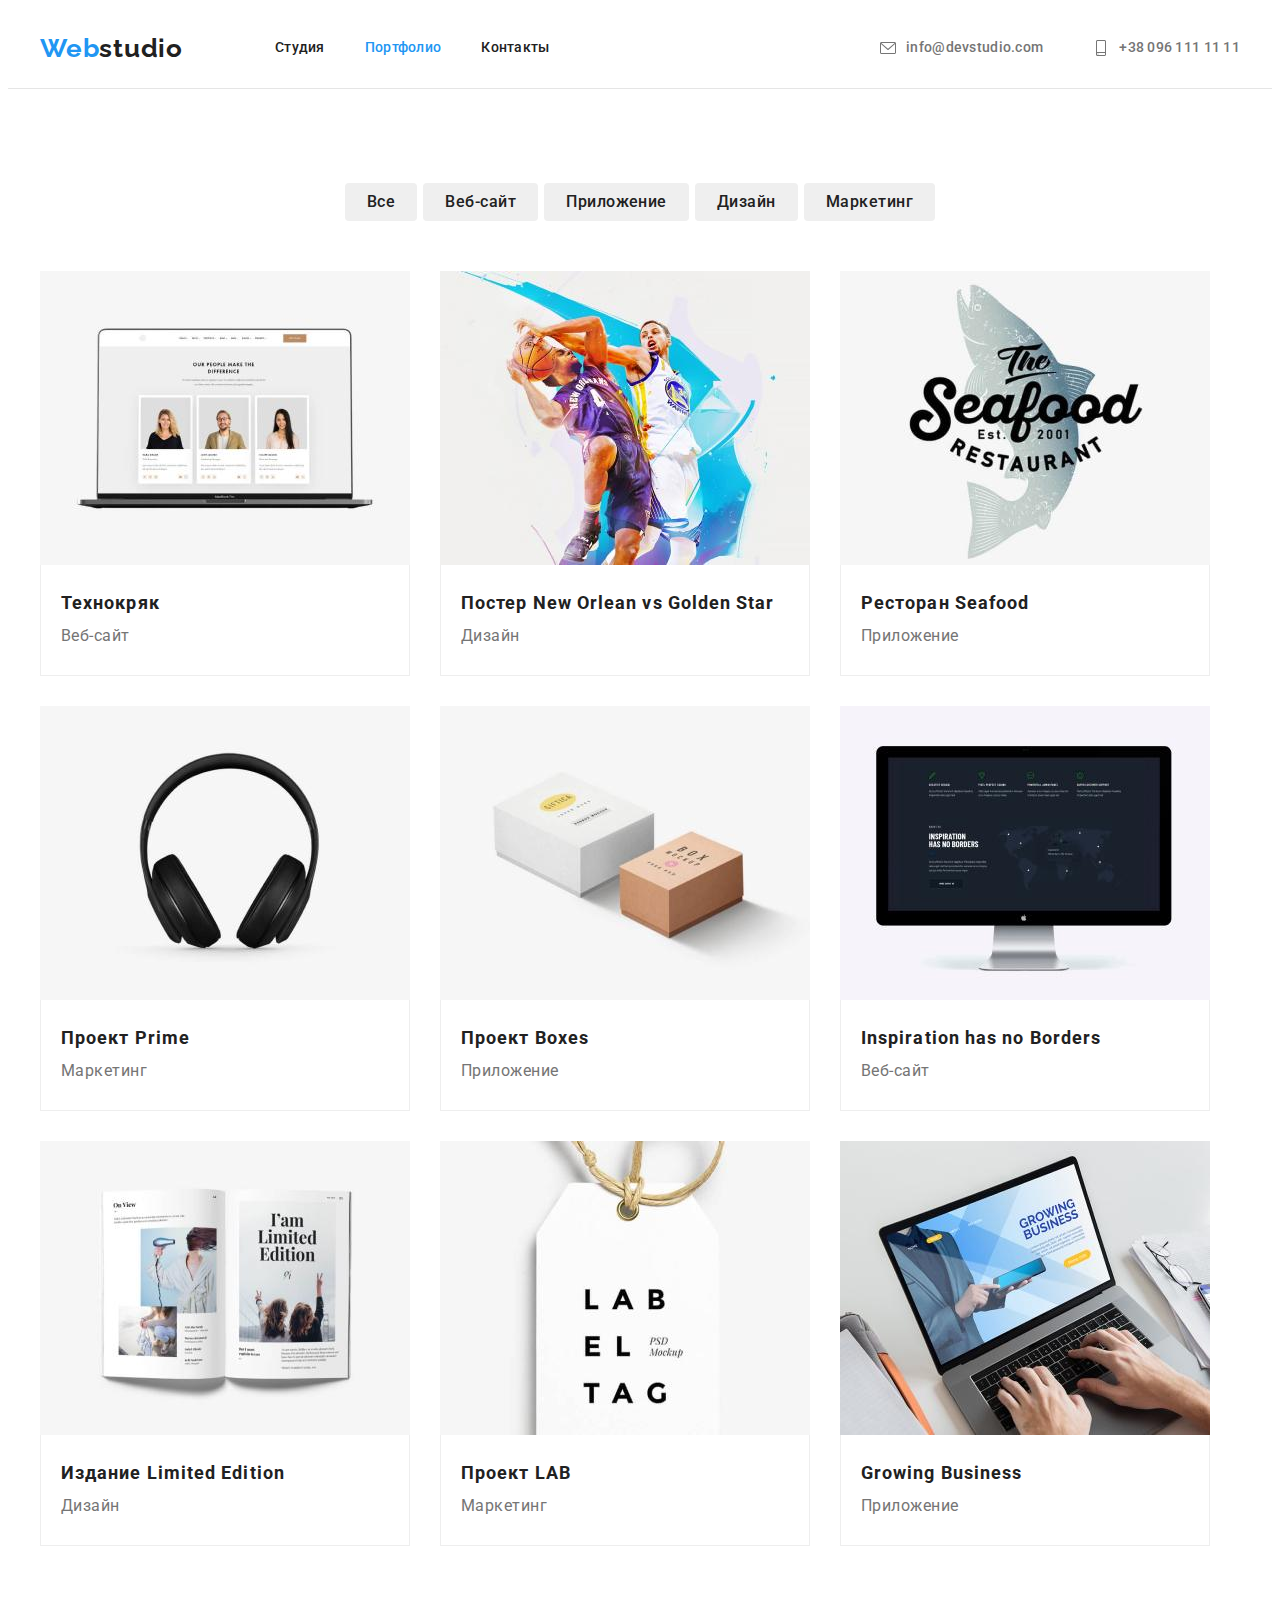
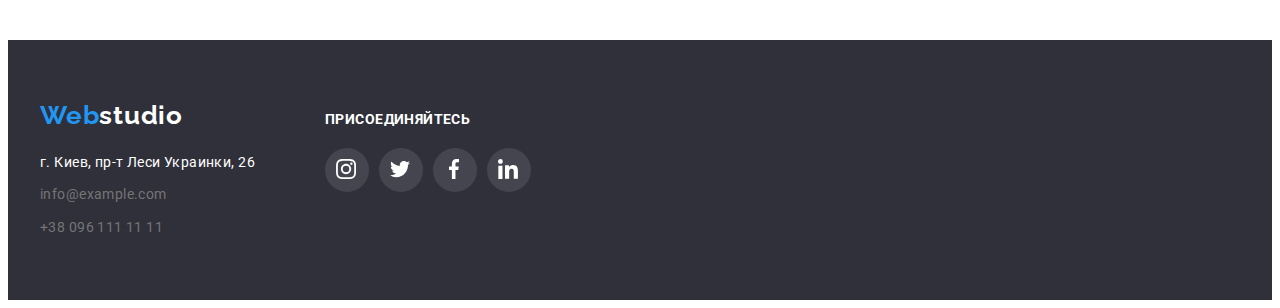
==== portfolio.html @ 36a63ee1 "Add files via upload" ====
<!DOCTYPE html>
<html lang="en">
<head>
    <meta charset="UTF-8">
    <meta http-equiv="X-UA-Compatible" content="IE=edge">
    <meta name="viewport" content="width=device-width, initial-scale=1.0">
    <title>Document</title>
<link rel="preconnect" href="https://fonts.googleapis.com">
<link rel="preconnect" href="https://fonts.gstatic.com" crossorigin>
<link href="https://fonts.googleapis.com/css2?family=Raleway:wght@700&family=Roboto:wght@400;500;700;900&display=swap"
    rel="stylesheet">
    <link rel="stylesheet" href="https://cdnjs.cloudflare.com/ajax/libs/modern-normalize/1.1.0/modern-normalize.min.css"
        integrity="sha512-wpPYUAdjBVSE4KJnH1VR1HeZfpl1ub8YT/NKx4PuQ5NmX2tKuGu6U/JRp5y+Y8XG2tV+wKQpNHVUX03MfMFn9Q=="
        crossorigin="anonymous" referrerpolicy="no-referrer" />
    <link rel="stylesheet" href="./css/styles.css">
    
</head>
<body>
<!-- Header of the page-->
<header class="side">
    <div class="side-container container">
        <nav class="side-navigation">
            <a href="" class="side-logo link">Web<span class="side-logo-web">studio</span> </a>
            <ul class="side-list list">
                <li class="side-item">
                    <a class="side-list-link link " href="./index.html">Студия</a>
                </li>
                <li class="side-item">
                    <a class="side-list-link link current" href="./portfolio.html">Портфолио</a>
                </li>
                <li class="side-item">
                    <a class="side-list-link link" href="">Контакты</a>
                </li>
            </ul>
        </nav>
        <ul class="contact list">
            <li class="contact-item">
                <a class="contact-link link" href="mailto:info@devstudio.com">
                    <svg class="contact-link-logo" width='16px' height="16px">
                        <use href="./img/icons.svg#icon-envelope "></use>
                    </svg>
                    info@devstudio.com</a>
            </li>
            <li class="contact-item">
                <a class="contact-link link" href="tel:+380961111111">
                    <svg class="contact-link-logo" width='16px' height="16px">
                        <use href="./img/icons.svg#icon-smartphone "></use>
                    </svg>
                    +38 096 111 11 11</a>
            </li>
        </ul>
    </div>
</header>
    <main>
        <!-- Main section -->
        <section class="section">
            <!-- h2 will be hidden in the future -->
            <div class="container">
                <h1 class="visually-hidden">list of buttons</h1>
                <ul class="filter list">
                    <li class="filter-item"><button class="filter-button" type="button">Все</button></li>
                    <li class="filter-item"><button class="filter-button" type="button">Веб-сайт</button></li>
                    <li class="filter-item"><button class="filter-button" type="button">Приложение</button></li>
                    <li class="filter-item"><button class="filter-button" type="button">Дизайн</button></li>
                    <li class="filter-item"><button class="filter-button" type="button">Маркетинг</button></li>
                </ul>
                <ul class="projects-list list">
                    <li class="projects-item">
                        <a class="projects-image-container link" href=""><img src="./img/technocrjak.jpg" alt="image of the website" width="370">
                        <div class="container-project">
                            <h2 class="projects-item-name">Технокряк</h2>
                            <p class="projects-item-text">Веб-сайт</p>
                        </div>

                        </a>
                        
                    </li>
                    <li class="projects-item">
                        <a class="projects-image-container link" href=""><img src="./img/new-orlean-golden-star.jpg" alt="two guys plaing basketball" width="370">
                        <div class="container-project">
                            <h2 class="projects-item-name">Постер New Orlean vs Golden Star</h2>
                            <p class="projects-item-text">Дизайн</p>
                        </div>

                        </a>
                        
                    </li>
                    <li class="projects-item">
                        <a class="projects-image-container link" href="">
                            <img src="./img/seafood.jpg" alt="logo of the seafood restaurant" width="370">
                            <div class="container-project">
                                <h2 class="projects-item-name">Ресторан Seafood</h2>
                                <p class="projects-item-text">Приложение</p>
                            </div>
                        </a>
                        
                    </li>
                    <li class="projects-item">
                        <a class="projects-image-container link" href="">
                            <img src="./img/prime.jpg" alt="earphones" width="370">
                            <div class="container-project">
                                <h2 class="projects-item-name">Проект Prime</h2>
                                <p class="projects-item-text">Маркетинг</p>
                            </div>
                        </a>
                        
                    </li>
                    <li class="projects-item">
                        <a class="projects-image-container link" href="">
                            <img src="./img/boxes.jpg"   alt= "images of three boxes" width="370">
                            <div class="container-project">
                                <h2 class="projects-item-name">Проект Boxes</h2>
                                <p class="projects-item-text">Приложение</p>
                            </div>
                        </a>
                    </li>
                    <li class="projects-item">
                        <a class="projects-image-container link" href="">
                            <img src="./img/insperetion.jpg" alt="foto on the screen with continents" width="370">
                            <div class="container-project">
                                <h2 class="projects-item-name">Inspiration has no Borders</h2>
                                <p class="projects-item-text">Веб-сайт</p>
                            </div>
                        </a>
                    </li>
                    <li class="projects-item">
                        <a class="projects-image-container link" href="">
                            <img src="./img/limited-edition.jpg" alt="journal" width="370">
                            <div class="container-project">
                                <h2 class="projects-item-name">Издание Limited Edition</h2>
                                <p class="projects-item-text">Дизайн</p>
                            </div>
                        </a>
                    </li>
                    <li class="projects-item">
                        <a class="projects-image-container link" href="">
                            <img src="./img/project-lab.jpg" alt="label of brand" width="370">
                            <div class="container-project">
                                <h2 class="projects-item-name">Проект LAB</h2>
                                <p class="projects-item-text">Маркетинг</p>
                            </div>
                        </a>
                    </li>
                    <li class="projects-item">
                        <a class="projects-image-container link" href="">
                            <img src="./img/growing-business.jpg" alt="typing on the notebook with opened site growing business" width="370">
                            <div class="container-project">
                                <h2 class="projects-item-name">Growing Business</h2>
                                <p class="projects-item-text">Приложение</p>
                            </div>
                        </a>
                    </li>
                </ul>
              </div>          
        </section>

    </main>
    <!-- Footer of the page portolio -->
<footer class="footer">
    <div class="container footer-container">
        <div>
            <a href="" class="side-logo link">Web<span class="footer-logo-web">studio</span> </a>
            <address class="footer-address">
                <ul class="footer-address-list list link">
                    <!--google maps link-->
                    <li class="address-item">
                        <a class="address-item-street link" href="https://goo.gl/maps/h4qXjKyGgM7u1eXD7"
                            target="_blank">г. Киев, пр-т
                            Леси Украинки, 26</a>
                    </li>
                    <li class="address-item">
                        <a class="adress-item-contact link" href="mailto:info@example.com">info@example.com</a>
                    </li>
                    <li class="address-item">
                        <a class="adress-item-contact link" href="tel:+380961111111">+38 096 111 11 11</a>
                    </li>
                </ul>
            </address>
        </div>

        <div class="container-footer-link">
            <p class="container-footer-text">Присоединяйтесь</p>
            <ul class="footer-list-link list">
                <li class="footer-list-item">
                    <a class="footer-item-link" href="">
                        <svg class="footer-list-icon">
                            <use href="./img/icons.svg#icon-instagram" width="20px" height="20px"></use>
                        </svg>
                    </a>
                </li>
                <li class="footer-list-item">
                    <a class="footer-item-link" href="">
                        <svg class="footer-list-icon">
                            <use href="./img/icons.svg#icon-twitter" width="20px" height="20px"></use>
                        </svg>
                    </a>
                </li>
                <li class="footer-list-item">
                    <a class="footer-item-link" href="">
                        <svg class="footer-list-icon">
                            <use href="./img/icons.svg#icon-facebook" width="20px" height="20px"></use>
                        </svg>
                    </a>
                </li>
                <li class="footer-list-item">
                    <a class="footer-item-link" href="">
                        <svg class="footer-list-icon">
                            <use href="./img/icons.svg#icon-linkedin" width="20px" height="20px"></use>
                        </svg>
                    </a>
                </li>
            </ul>
        </div>
    </div>

</footer>

    
</body>
</html>
---- css/styles.css ----
/* --------------------------VAR------------------------------ */
:root {
  --main-title-color: #212121;

  --first-button-color: #ffffff;
  --second-text-color: #757575;
  --third-text-color: rgba(255, 255, 255, 0.6);
  --accent-color: #2196f3;
}
p,
h1,
h2,
h3,
h4,
h5,
h6 {
  margin: 0px;
}
ul {
  margin: 0px;
  padding: 0px;
}
img {
  min-width: 100%;
  height: auto;
  display: block;
}

/* --------------------------body------------------------------------------ */
body {
  font-family: Roboto, sans-serif;
  color: var(--second-text-color);
  background-color: var(--first-button-color);
}

/* ---------------------list---------------------------and--------link------ */
.list {
  list-style: none;
}
.link {
  text-decoration: none;
}
.visually-hidden {
  position: absolute;
  white-space: nowrap;
  width: 1px;
  height: 1px;
  overflow: hidden;
  border: 0;
  padding: 0;
  clip: rect(0 0 0 0);
  clip-path: inset(50%);
  margin: -1px;
}
/* ------------------container===================*/
.container {
  width: 1200px;
  padding: 0 15px;
  margin: 0 auto;
}
.section {
  padding: 94px 0;
}

/* -----------------------------------Header------------------------------------------- */
.side {
  border-bottom: 1px #e5e5e5 solid;
}
.side-container {
  display: flex;
  align-items: center;
}
.side-navigation {
  display: flex;
  align-items: center;
}
.side-logo {
  font-family: Raleway;
  font-weight: 700;
  font-size: 26px;
  line-height: 1.19;
  letter-spacing: 0.03em;
  color: var(--accent-color);
}
.side-logo-web {
  color: var(--main-title-color);
}
.side-list {
  display: flex;
  margin-left: 92px;
}
.side-item + .side-item {
  margin-left: 40px;
}

.side-list-link {
  display: block;
  padding-top: 32px;
  padding-bottom: 32px;

  font-weight: 500;
  font-size: 14px;
  line-height: 1.14;
  letter-spacing: 0.02em;
  color: var(--main-title-color);
}

.side-list-link:hover,
.side-list-link:focus {
  color: var(--accent-color);
}
.side-list-link.current {
  color: var(--accent-color);
}
.contact {
  display: flex;
  margin-left: auto;
}
.contact .contact-item + .contact-item {
  margin-left: 50px;
}

.contact-link {
  display: flex;
  align-items: center;
  font-weight: 500;
  font-size: 14px;
  line-height: 1.14;
  letter-spacing: 0.02em;
  color: var(--second-text-color);
}
.contact-item {
  display: flex;
  align-items: center;
  align-content: center;
  justify-content: center;
}
.contact-link-logo {
  margin-right: 10px;
  fill: #757575;
}
.contact-link:hover,
.contact-link:focus {
  color: var(--accent-color);
}
.contact-link:hover .contact-link-logo,
.contact-link:focus .contact-link-logo {
  fill: var(--accent-color);
}
/* -----------------------------------Section Hero------------------------------------------------------------ */
.section-hero {
  padding: 200px 0;
  text-align: center;
  background-color: #c4c4c4;
  max-width: 1600px;
  margin-left: auto;
  margin-right: auto;

  background-image: linear-gradient(to right, rgba(47, 48, 58, 0.4), rgba(47, 48, 58, 0.4)),
    url(../img/hero.jpg);
  background-repeat: no-repeat;
  background-size: cover;
  background-position: center;
}

.section-hero-head {
  font-weight: 900;
  font-size: 44px;
  line-height: 1.4;
  letter-spacing: 0.06em;
  text-transform: uppercase;
  color: var(--first-button-color);
}
.hero-button {
  padding: 10px 0;
  margin-top: 30px;

  box-shadow: 0px 4px 4px rgba(0, 0, 0, 0.15);
  border-radius: 4px;

  width: 200px;
  font-family: inherit;
  font-weight: 700;
  font-size: 16px;
  line-height: 1.87;
  align-items: center;

  letter-spacing: 0.06em;
  color: var(--first-button-color);
  background: var(--accent-color);
}

.hero-button:focus,
.hero-button:hover {
  cursor: pointer;
  font-family: inherit;
  font-weight: 700;
  font-size: 16px;
  line-height: 1.87;
  text-align: center;
  letter-spacing: 0.06em;
  color: var(--first-button-color);
  background-color: var(--accent-color);
}

/* ------------------------Rules_____________---------- */

.section-rule-list {
  display: flex;
}
.rule-item {
}
.rule-item-conteiner {
  display: flex;
  align-items: center;
  justify-content: center;
  background-color: #f5f4fa;
  width: 270px;
  height: 120px;
}
.rule-icon {
}

.rule-item + .rule-item {
  margin-left: 30px;
}
.section-rule-title {
  margin-top: 30px;
  margin-bottom: 10px;

  font-weight: 700;
  font-size: 14px;
  line-height: 1.14;
  letter-spacing: 0.03em;
  text-transform: uppercase;
  color: var(--main-title-color);
}
.section-rule-text {
  font-size: 14px;
  line-height: 1.7;
  letter-spacing: 0.03em;
  color: var(--second-text-color);
}

/* ---------------------Section what we do---------------------------------- */
.section-work {
  padding-top: 0px;
}
.section-head-doing {
  margin-bottom: 50px;

  font-weight: 700;
  font-size: 36px;
  line-height: 1.16;
  text-align: center;
  letter-spacing: 0.03em;
  color: var(--main-title-color);
}
.doing-list {
  display: flex;
}
.doing-item + .doing-item {
  margin-left: 30px;
}
/* ----------------------Our team----------------------------------------------- */
.section-team {
  background-color: #f5f4fa;
}
.section-head-team {
  margin-bottom: 50px;

  font-weight: 700;
  font-size: 36px;
  line-height: 1.16;
  text-align: center;
  letter-spacing: 0.03em;
  color: var(--main-title-color);
}
.section-list-team {
  display: flex;
}
.section-team-item {
  background-color: #fff;
  border-bottom: 1px #e5e5e5 solid;
  box-shadow: 0px 1px 3px rgba(0, 0, 0, 0.12), 0px 1px 1px rgba(0, 0, 0, 0.14),
    0px 2px 1px rgba(0, 0, 0, 0.2);
  border-radius: 0px 0px 4px 4px;
}
.section-team-item + .section-team-item {
  margin-left: 30px;
}
.section-team-name {
  margin-bottom: 10px;

  font-weight: 500;
  font-size: 16px;
  line-height: 1.19;
  text-align: center;
  letter-spacing: 0.03em;
  color: var(--main-title-color);
}
.section-team-profession {
  margin-bottom: 16px;

  font-size: 16px;
  line-height: 1.19;
  text-align: center;
  letter-spacing: 0.03em;

  color: var(--second-text-color);
}
.container-team {
  padding-top: 30px;
  padding-bottom: 30px;
}
.team-list-links {
  display: flex;
  align-items: center;
  justify-content: center;
}
.team-list-item {
  width: 44px;
  height: 44px;
}
.team-list-item + .team-list-item {
  margin-left: 10px;
}
.team-item-link {
  width: 100%;
  height: 100%;
  border-radius: 50%;
  display: flex;
  align-items: center;
  justify-content: center;
}
.team-item-link:hover,
.team-item-link:focus {
  background-color: #2196f3;
}
.team-item-link:hover .team-list-icon,
.team-item-link:focus .team-list-icon {
  fill: var(--first-button-color);
}

.team-list-icon {
  fill: #afb1b8;
  height: 22px;
  width: 22px;
}
/* -----------------------------Clients-------------------------------------- */
.client-list {
  display: flex;
}
.client-item {
  width: 170px;
  height: 92px;
}
.client-link {
  width: 100%;
  height: 100%;
  display: flex;
  align-items: center;
  justify-content: center;
  border: 1px solid #afb1b8;
  border-radius: 4px;
}
.client-icon {
  fill: #afb1b8;
}
.client-link:hover,
.client-link:focus {
  fill: var(--accent-color);
  border-color: var(--accent-color);
}
.client-link:hover .client-icon,
.client-link:focus .client-icon {
  fill: var(--accent-color);
}
.client-item + .client-item {
  margin-left: 30px;
}

/* ------------------------Footer---------------------------------------------- */
.footer {
  padding: 60px 0;
  background: #2f303a;
}
.footer-container {
  display: flex;
  align-items: baseline;
}

.footer-address {
  margin-top: 20px;
}
.address-item + .address-item {
  margin-top: 9px;
}
.address-item-street {
  font-style: normal;
  font-size: 14px;
  line-height: 1.71;
  letter-spacing: 0.03em;
  color: var(--first-button-color);
}
.address-item-street:hover,
.address-item-street:focus {
  color: var(--accent-color);
}
.adress-item-contact {
  font-style: normal;
  font-size: 14px;
  line-height: 1.71;
  letter-spacing: 0.03em;
  color: var(--second-text-color);
}
.adress-item-contact:hover,
.adress-item-contact:focus {
  color: var(--accent-color);
}
.footer-logo-web {
  font-family: Raleway;
  font-weight: 700;
  font-size: 26px;
  line-height: 1.19;
  letter-spacing: 0.03em;
  color: var(--first-button-color);
}
.container-footer-link {
  margin-left: 70px;
}
.footer-list-link {
  display: flex;
  align-items: center;
  justify-content: center;
}
.container-footer-text {
  margin-bottom: 20px;

  font-weight: 700;
  font-size: 14px;
  line-height: 1.14;
  letter-spacing: 0.03em;
  text-transform: uppercase;

  color: var(--first-button-color);
}
/* --------------------------footer--icons--------------------------------------------------- */
.footer-list-item {
  width: 44px;
  height: 44px;
}
.footer-list-item + .footer-list-item {
  margin-left: 10px;
}
.footer-item-link {
  width: 100%;
  height: 100%;
  border-radius: 50%;
  display: flex;
  align-items: center;
  justify-content: center;
  background-color: #44454e;
}
.footer-item-link:hover,
.footer-item-link:focus {
  background-color: #2196f3;
}
.footer-item-link:hover .footer-list-icon,
.footer-item-link:focus .footer-list-icon {
  fill: var(--first-button-color);
}

.footer-list-icon {
  fill: #fff;
  height: 22px;
  width: 22px;
}

/* ------------------------------------portfolio main section------------------------------ */
/* --------------------------------------------section-buttons------------------------------- */

.filter {
  margin-bottom: 50px;
  display: flex;
  justify-content: center;
}

.filter-item + .filter-item {
  margin-left: 6px;
}
.filter-button {
  padding: 6px 22px;
  font-family: inherit;
  font-style: normal;
  font-weight: 500;
  font-size: 16px;
  line-height: 1.62;
  text-align: center;
  letter-spacing: 0.03em;
  color: var(--main-title-color);
  border-radius: 4px;
  border-style: hidden;
}
.filter-button:hover,
.filter-button:focus {
  cursor: pointer;
  font-weight: 500;
  font-size: 16px;
  line-height: 1.62;
  text-align: center;
  letter-spacing: 0.03em;
  color: var(--first-button-color);
  background-color: var(--accent-color);
  box-shadow: 0px 3px 1px rgba(0, 0, 0, 0.1), 0px 1px 2px rgba(0, 0, 0, 0.08),
    0px 2px 2px rgba(0, 0, 0, 0.12);
}

/* ------------------------------projects--------------------------- */
.projects-list {
  display: flex;
  flex-wrap: wrap;
}
.projects-item {
  width: 370px;
  margin-right: 30px;
  margin-bottom: 30px;
}

.projects-item:nth-child(3n) {
  margin-right: 0px;
}
.projects-item:nth-last-child(-n + 3) {
  margin-bottom: 0px;
}

.projects-item-name {
  font-weight: 700;
  font-size: 18px;
  line-height: 2;
  letter-spacing: 0.06em;
  color: var(--main-title-color);
}
.projects-item-text {
  font-size: 16px;
  line-height: 1.87;
  letter-spacing: 0.03em;
  color: var(--second-text-color);
}
.container-project {
  padding: 20px 24px 24px 20px;
  border: 1px solid #eeeeee;
  border-top: hidden;
}
.projects-image-container {
  display: block;
}
.projects-image-container:hover,
.projects-image-container:focus {
  box-shadow: 0px 1px 1px rgba(0, 0, 0, 0.12), 0px 4px 4px rgba(0, 0, 0, 0.06),
    1px 4px 6px rgba(0, 0, 0, 0.16);
}
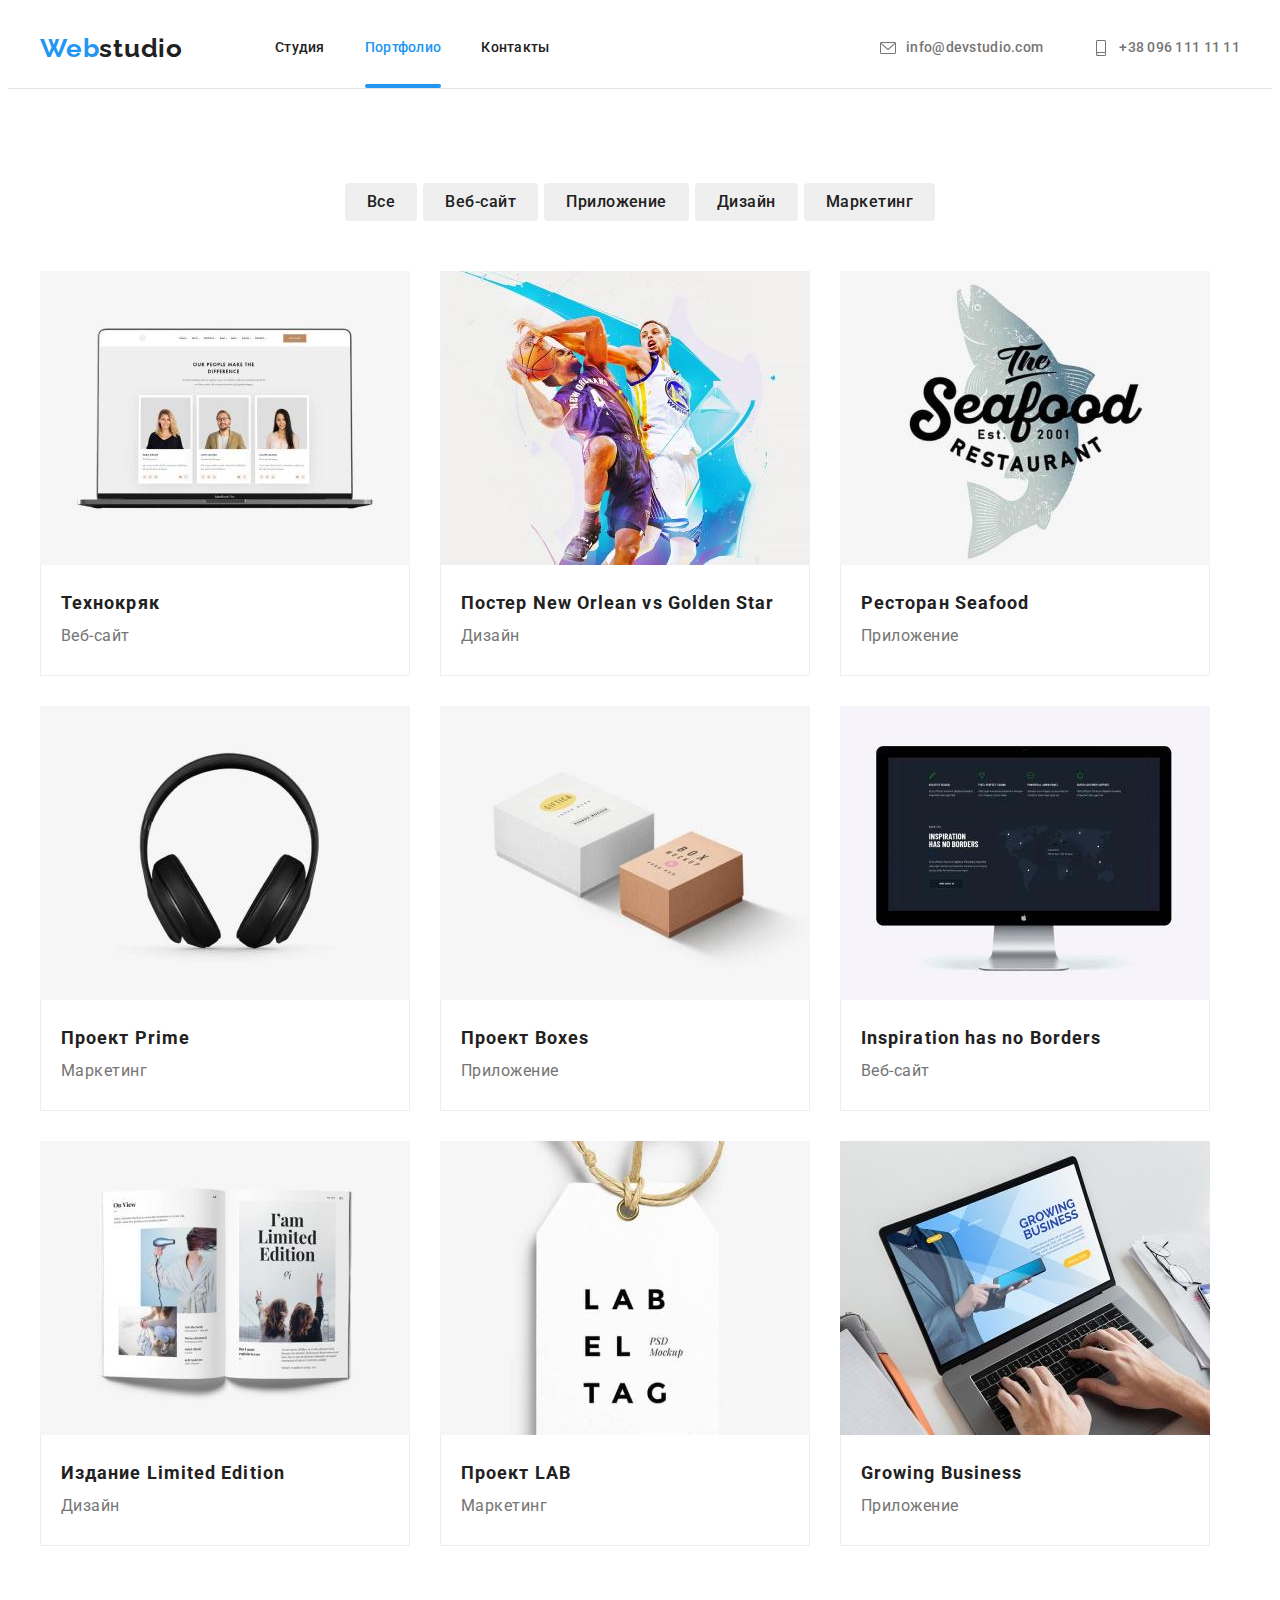
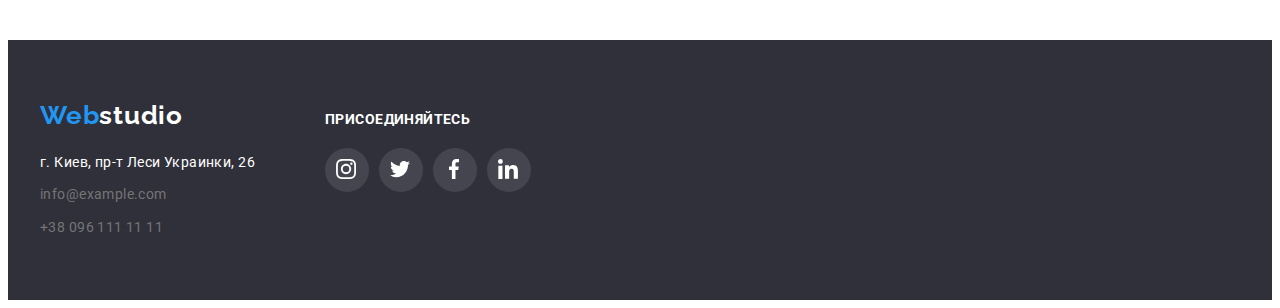
==== commit 678b81c4: "homework-5" ====
--- a/portfolio.html
+++ b/portfolio.html
@@ -66,7 +66,14 @@
                 </ul>
                 <ul class="projects-list list">
                     <li class="projects-item">
-                        <a class="projects-image-container link" href=""><img src="./img/technocrjak.jpg" alt="image of the website" width="370">
+                        <div class="projects-item-container">
+                            <a class="projects-image-container link" href=""><img src="./img/technocrjak.jpg" alt="image of the website"
+                                    width="370">
+                                <p class="projects-item-top-text">Технокряк это современная площадка распространения коронавируса. Компании
+                                    используют эту платформу для цифрового
+                                    шпионажа и атак на защищённые сервера конкурентов. </p>
+                        </div>
+                       
                         <div class="container-project">
                             <h2 class="projects-item-name">Технокряк</h2>
                             <p class="projects-item-text">Веб-сайт</p>
--- a/css/styles.css
+++ b/css/styles.css
@@ -103,6 +103,10 @@
   line-height: 1.14;
   letter-spacing: 0.02em;
   color: var(--main-title-color);
+  transition: color 250ms linear;
+  transition-timing-function: cubic-bezier(0.4, 0, 0.2, 1);
+
+  position: relative;
 }
 
 .side-list-link:hover,
@@ -112,6 +116,16 @@
 .side-list-link.current {
   color: var(--accent-color);
 }
+.side-list-link.current::after {
+  content: '';
+  width: 100%;
+  height: 4px;
+  background-color: var(--accent-color);
+  position: absolute;
+  left: 0;
+  bottom: 0;
+  border-radius: 2px;
+}
 .contact {
   display: flex;
   margin-left: auto;
@@ -128,6 +142,8 @@
   line-height: 1.14;
   letter-spacing: 0.02em;
   color: var(--second-text-color);
+  transition: color 300ms linear;
+  transition-timing-function: cubic-bezier(0.4, 0, 0.2, 1);
 }
 .contact-item {
   display: flex;
@@ -175,7 +191,6 @@
   padding: 10px 0;
   margin-top: 30px;
 
-  box-shadow: 0px 4px 4px rgba(0, 0, 0, 0.15);
   border-radius: 4px;
 
   width: 200px;
@@ -184,23 +199,21 @@
   font-size: 16px;
   line-height: 1.87;
   align-items: center;
-
   letter-spacing: 0.06em;
   color: var(--first-button-color);
   background: var(--accent-color);
+
+  transition: color 250ms linear, background-color 250ms linear, box-shadow 250ms linear;
+  transition-timing-function: cubic-bezier(0.4, 0, 0.2, 1);
 }
 
 .hero-button:focus,
 .hero-button:hover {
   cursor: pointer;
-  font-family: inherit;
-  font-weight: 700;
-  font-size: 16px;
-  line-height: 1.87;
-  text-align: center;
-  letter-spacing: 0.06em;
+
   color: var(--first-button-color);
   background-color: var(--accent-color);
+  box-shadow: 0px 4px 4px rgba(0, 0, 0, 0.15);
 }
 
 /* ------------------------Rules_____________---------- */
@@ -261,6 +274,25 @@
 }
 .doing-item + .doing-item {
   margin-left: 30px;
+}
+.work-item-container {
+  position: relative;
+}
+.work-item-text {
+  font-weight: 700;
+  font-size: 14px;
+  line-height: 1.14;
+  text-align: center;
+  letter-spacing: 0.03em;
+  text-transform: uppercase;
+  padding: 27px 82px;
+  width: 100%;
+  height: 25%;
+
+  color: var(--first-button-color);
+  background: rgba(47, 48, 58, 0.8);
+  position: absolute;
+  bottom: 0;
 }
 /* ----------------------Our team----------------------------------------------- */
 .section-team {
@@ -332,6 +364,8 @@
   display: flex;
   align-items: center;
   justify-content: center;
+  transition: background-color 250ms linear;
+  transition-timing-function: cubic-bezier(0.4, 0, 0.2, 1);
 }
 .team-item-link:hover,
 .team-item-link:focus {
@@ -340,12 +374,14 @@
 .team-item-link:hover .team-list-icon,
 .team-item-link:focus .team-list-icon {
   fill: var(--first-button-color);
+  transition-timing-function: cubic-bezier(0.4, 0, 0.2, 1);
 }
 
 .team-list-icon {
   fill: #afb1b8;
   height: 22px;
   width: 22px;
+  transition: fill 250ms linear;
 }
 /* -----------------------------Clients-------------------------------------- */
 .client-list {
@@ -363,9 +399,13 @@
   justify-content: center;
   border: 1px solid #afb1b8;
   border-radius: 4px;
+  transition: fill 250ms linear, border-color 250ms linear;
+  transition-timing-function: cubic-bezier(0.4, 0, 0.2, 1);
 }
 .client-icon {
   fill: #afb1b8;
+  transition: fill 250ms linear;
+  transition-timing-function: cubic-bezier(0.4, 0, 0.2, 1);
 }
 .client-link:hover,
 .client-link:focus {
@@ -402,6 +442,8 @@
   line-height: 1.71;
   letter-spacing: 0.03em;
   color: var(--first-button-color);
+  transition: color 250ms linear;
+  transition-timing-function: cubic-bezier(0.4, 0, 0.2, 1);
 }
 .address-item-street:hover,
 .address-item-street:focus {
@@ -413,6 +455,8 @@
   line-height: 1.71;
   letter-spacing: 0.03em;
   color: var(--second-text-color);
+  transition: color 250ms linear;
+  transition-timing-function: cubic-bezier(0.4, 0, 0.2, 1);
 }
 .adress-item-contact:hover,
 .adress-item-contact:focus {
@@ -461,6 +505,8 @@
   align-items: center;
   justify-content: center;
   background-color: #44454e;
+  transition: background-color 250ms linear;
+  transition-timing-function: cubic-bezier(0.4, 0, 0.2, 1);
 }
 .footer-item-link:hover,
 .footer-item-link:focus {
@@ -475,6 +521,8 @@
   fill: #fff;
   height: 22px;
   width: 22px;
+  transition: fill 250ms linear;
+  transition-timing-function: cubic-bezier(0.4, 0, 0.2, 1);
 }
 
 /* ------------------------------------portfolio main section------------------------------ */
@@ -501,15 +549,13 @@
   color: var(--main-title-color);
   border-radius: 4px;
   border-style: hidden;
+  transition: color 250ms linear, background-color 250ms linear, box-shadow 250ms linear;
+  transition-timing-function: cubic-bezier(0.4, 0, 0.2, 1);
 }
 .filter-button:hover,
 .filter-button:focus {
   cursor: pointer;
-  font-weight: 500;
-  font-size: 16px;
-  line-height: 1.62;
-  text-align: center;
-  letter-spacing: 0.03em;
+
   color: var(--first-button-color);
   background-color: var(--accent-color);
   box-shadow: 0px 3px 1px rgba(0, 0, 0, 0.1), 0px 1px 2px rgba(0, 0, 0, 0.08),
@@ -526,14 +572,39 @@
   margin-right: 30px;
   margin-bottom: 30px;
 }
-
+.projects-item:hover .projects-item-top-text {
+  transform: translateY(0%);
+}
+.projects-item-container {
+  position: relative;
+  overflow: hidden;
+}
 .projects-item:nth-child(3n) {
   margin-right: 0px;
 }
 .projects-item:nth-last-child(-n + 3) {
   margin-bottom: 0px;
 }
-
+.projects-item-top-text {
+  font-weight: 500;
+  font-size: 18px;
+  line-height: 1.56;
+  letter-spacing: 0.03em;
+  color: var(--first-button-color);
+  background-color: rgba(33, 150, 243, 0.9);
+
+  width: 100%;
+  height: 100%;
+
+  padding: 63px 24px;
+
+  position: absolute;
+  top: 0;
+  left: 0;
+  transform: translateY(100%);
+  transition: transform 250ms linear;
+  overflow: auto;
+}
 .projects-item-name {
   font-weight: 700;
   font-size: 18px;
@@ -554,9 +625,54 @@
 }
 .projects-image-container {
   display: block;
+  transition: box-shadow 250ms linear;
+  transition-timing-function: cubic-bezier(0.4, 0, 0.2, 1);
 }
 .projects-image-container:hover,
 .projects-image-container:focus {
   box-shadow: 0px 1px 1px rgba(0, 0, 0, 0.12), 0px 4px 4px rgba(0, 0, 0, 0.06),
     1px 4px 6px rgba(0, 0, 0, 0.16);
 }
+/* ----------backdrop----------modal-window---- */
+.backdrop {
+  width: 100vw;
+  height: 100vh;
+  background-color: rgba(0, 0, 0, 0.2);
+  position: fixed;
+  top: 0;
+  left: 0;
+  transition: opacity 400ms, visibility 400ms;
+}
+.backdrop.is-hidden .modal {
+  transform: scale(1.5) rotate(180deg);
+}
+.modal {
+  width: 528px;
+  min-height: 581px;
+  background-color: var(--first-button-color);
+  border-radius: 4px;
+  position: absolute;
+  top: 50%;
+  left: 50%;
+  transform: scale(1) translate(-50%, -50%) rotate(0deg);
+  transition: transform 400ms;
+}
+.close-button {
+  position: absolute;
+  top: 10px;
+  right: 10px;
+  width: 30px;
+  height: 30px;
+  background: transparent;
+  border: 1px solid rgba(0, 0, 0, 0.1);
+  border-radius: 50%;
+  display: flex;
+  align-items: center;
+  justify-content: center;
+  cursor: pointer;
+}
+.is-hidden {
+  visibility: hidden;
+  opacity: 0;
+  pointer-events: none;
+}
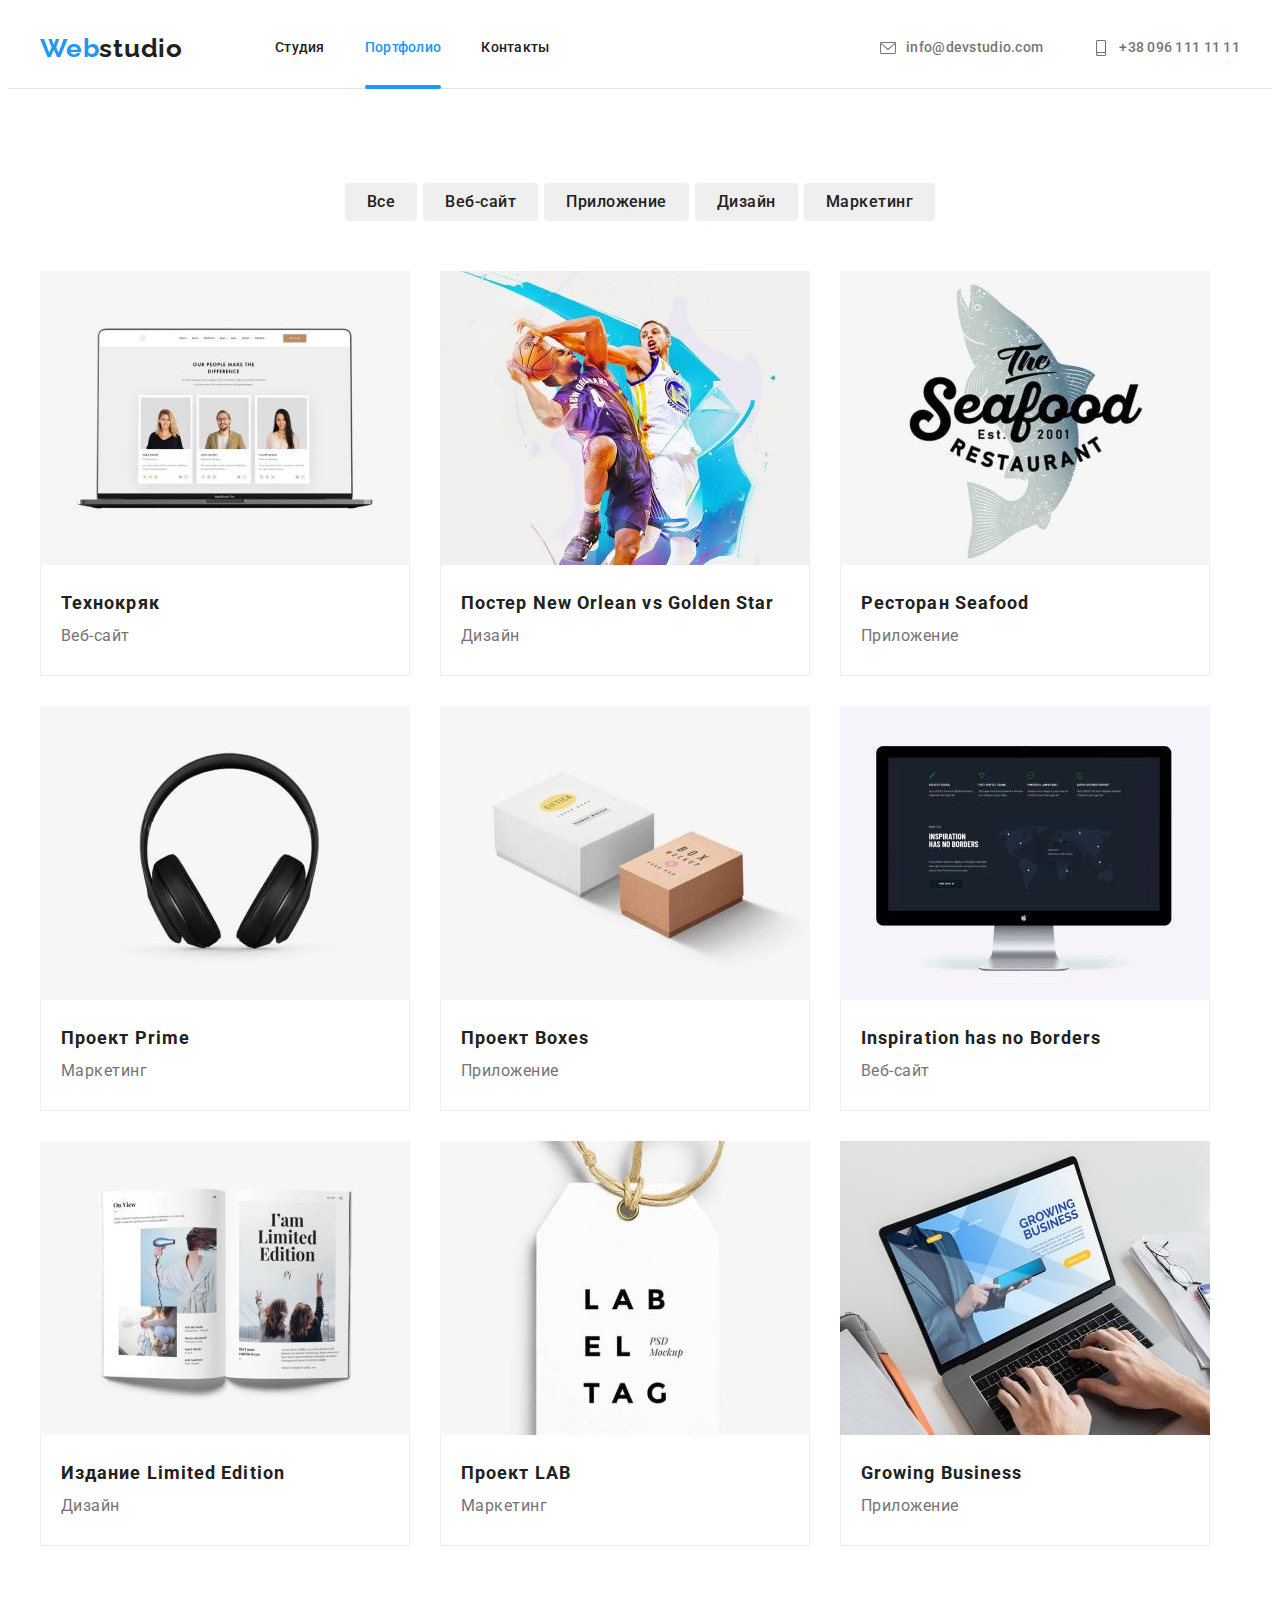
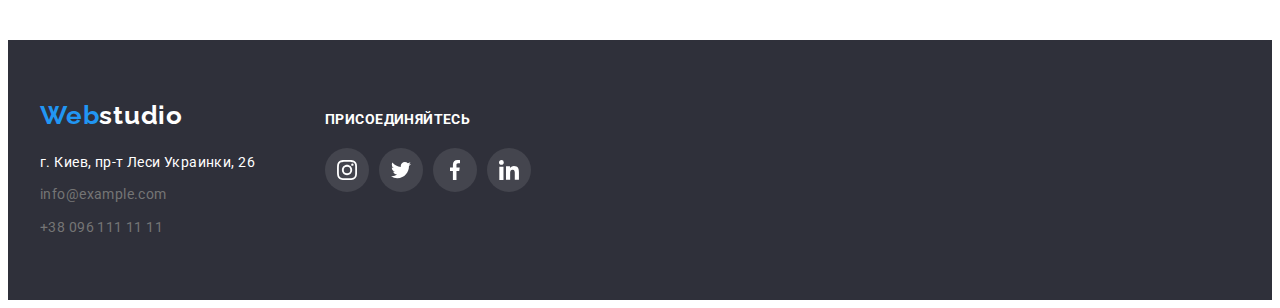
==== commit d74345db: "fixed homework" ====
--- a/portfolio.html
+++ b/portfolio.html
@@ -66,35 +66,42 @@
                 </ul>
                 <ul class="projects-list list">
                     <li class="projects-item">
-                        <div class="projects-item-container">
-                            <a class="projects-image-container link" href=""><img src="./img/technocrjak.jpg" alt="image of the website"
+                        <a class="projects-image-container link" href="">
+                            <div class="projects-item-container">
+                            <img src="./img/technocrjak.jpg" alt="image of the website"
                                     width="370">
                                 <p class="projects-item-top-text">Технокряк это современная площадка распространения коронавируса. Компании
                                     используют эту платформу для цифрового
                                     шпионажа и атак на защищённые сервера конкурентов. </p>
-                        </div>
-                       
-                        <div class="container-project">
-                            <h2 class="projects-item-name">Технокряк</h2>
-                            <p class="projects-item-text">Веб-сайт</p>
-                        </div>
-
-                        </a>
-                        
-                    </li>
-                    <li class="projects-item">
-                        <a class="projects-image-container link" href=""><img src="./img/new-orlean-golden-star.jpg" alt="two guys plaing basketball" width="370">
-                        <div class="container-project">
-                            <h2 class="projects-item-name">Постер New Orlean vs Golden Star</h2>
-                            <p class="projects-item-text">Дизайн</p>
-                        </div>
-
-                        </a>
-                        
-                    </li>
-                    <li class="projects-item">
-                        <a class="projects-image-container link" href="">
+                            </div>
+                            <div class="container-project">
+                                <h2 class="projects-item-name">Технокряк</h2>
+                                <p class="projects-item-text">Веб-сайт</p>
+                            </div>
+                        </a>
+                        
+                    </li>
+                    <li class="projects-item">
+                        <a class="projects-image-container link" href="">
+                            <div class="projects-item-container">
+                               <img src="./img/new-orlean-golden-star.jpg" alt="two guys plaing basketball" width="370">
+                               <p class="projects-item-top-text">Lorem ipsum dolor sit amet, consectetur adipisicing elit. Modi nam perspiciatis eaque laborum doloremque vero non nihil maxime fugit quae?</p>
+                            </div>
+                            <div class="container-project">
+                                <h2 class="projects-item-name">Постер New Orlean vs Golden Star</h2>
+                                <p class="projects-item-text">Дизайн</p>
+                            </div>
+
+                        </a>
+                        
+                    </li>
+                    <li class="projects-item">
+                        <a class="projects-image-container link" href="">
+                            <div class="projects-item-container">
                             <img src="./img/seafood.jpg" alt="logo of the seafood restaurant" width="370">
+                            <p class="projects-item-top-text">Lorem ipsum dolor sit amet consectetur adipisicing elit. Error, ad?</p>
+                            </div>
+                            
                             <div class="container-project">
                                 <h2 class="projects-item-name">Ресторан Seafood</h2>
                                 <p class="projects-item-text">Приложение</p>
@@ -104,7 +111,10 @@
                     </li>
                     <li class="projects-item">
                         <a class="projects-image-container link" href="">
+                            <div class="projects-item-container">
                             <img src="./img/prime.jpg" alt="earphones" width="370">
+                            <p class="projects-item-top-text">Lorem ipsum dolor sit, amet consectetur adipisicing elit. Iusto accusantium, in, iure tenetur neque quis voluptate architecto corrupti officia quo atque, placeat cupiditate mollitia? Accusamus, similique sequi? Repudiandae, rerum quis.</p>
+                            </div>
                             <div class="container-project">
                                 <h2 class="projects-item-name">Проект Prime</h2>
                                 <p class="projects-item-text">Маркетинг</p>
@@ -114,7 +124,10 @@
                     </li>
                     <li class="projects-item">
                         <a class="projects-image-container link" href="">
-                            <img src="./img/boxes.jpg"   alt= "images of three boxes" width="370">
+                            <div class="projects-item-container">
+                                 <img src="./img/boxes.jpg"   alt= "images of three boxes" width="370">
+                                 <p class="projects-item-top-text"> Lorem ipsum dolor sit amet consectetur adipisicing elit. Doloremque, consequuntur!</p>
+                            </div>
                             <div class="container-project">
                                 <h2 class="projects-item-name">Проект Boxes</h2>
                                 <p class="projects-item-text">Приложение</p>
@@ -123,7 +136,10 @@
                     </li>
                     <li class="projects-item">
                         <a class="projects-image-container link" href="">
-                            <img src="./img/insperetion.jpg" alt="foto on the screen with continents" width="370">
+                            <div class="projects-item-container">
+                                <img src="./img/insperetion.jpg" alt="foto on the screen with continents" width="370">
+                                <p class="projects-item-top-text"> Lorem ipsum dolor sit amet consectetur adipisicing elit. Doloremque, consequuntur!</p>
+                            </div>
                             <div class="container-project">
                                 <h2 class="projects-item-name">Inspiration has no Borders</h2>
                                 <p class="projects-item-text">Веб-сайт</p>
@@ -132,7 +148,10 @@
                     </li>
                     <li class="projects-item">
                         <a class="projects-image-container link" href="">
-                            <img src="./img/limited-edition.jpg" alt="journal" width="370">
+                            <div class="projects-item-container">
+                                <img src="./img/limited-edition.jpg" alt="journal" width="370">
+                                <p class="projects-item-top-text"> Lorem ipsum dolor sit amet consectetur adipisicing elit. Doloremque, consequuntur</p>
+                            </div>
                             <div class="container-project">
                                 <h2 class="projects-item-name">Издание Limited Edition</h2>
                                 <p class="projects-item-text">Дизайн</p>
@@ -141,7 +160,10 @@
                     </li>
                     <li class="projects-item">
                         <a class="projects-image-container link" href="">
-                            <img src="./img/project-lab.jpg" alt="label of brand" width="370">
+                            <div class="projects-item-container">
+                                <img src="./img/project-lab.jpg" alt="label of brand" width="370">
+                                <p class="projects-item-top-text"> Lorem ipsum dolor sit amet consectetur adipisicing elit. Doloremque, conseq</p>
+                            </div>
                             <div class="container-project">
                                 <h2 class="projects-item-name">Проект LAB</h2>
                                 <p class="projects-item-text">Маркетинг</p>
@@ -150,7 +172,10 @@
                     </li>
                     <li class="projects-item">
                         <a class="projects-image-container link" href="">
-                            <img src="./img/growing-business.jpg" alt="typing on the notebook with opened site growing business" width="370">
+                            <div class="projects-item-container">
+                                <img src="./img/growing-business.jpg" alt="typing on the notebook with opened site growing business" width="370">
+                                <p class="projects-item-top-text"> Lorem ipsum dolor sit amet consectetur adipisicing elit. Doloremque, consequuntur!</p>
+                            </div>
                             <div class="container-project">
                                 <h2 class="projects-item-name">Growing Business</h2>
                                 <p class="projects-item-text">Приложение</p>
--- a/css/styles.css
+++ b/css/styles.css
@@ -103,8 +103,7 @@
   line-height: 1.14;
   letter-spacing: 0.02em;
   color: var(--main-title-color);
-  transition: color 250ms linear;
-  transition-timing-function: cubic-bezier(0.4, 0, 0.2, 1);
+  transition: color 250ms cubic-bezier(0.4, 0, 0.2, 1);
 
   position: relative;
 }
@@ -123,7 +122,7 @@
   background-color: var(--accent-color);
   position: absolute;
   left: 0;
-  bottom: 0;
+  bottom: -1px;
   border-radius: 2px;
 }
 .contact {
@@ -142,8 +141,7 @@
   line-height: 1.14;
   letter-spacing: 0.02em;
   color: var(--second-text-color);
-  transition: color 300ms linear;
-  transition-timing-function: cubic-bezier(0.4, 0, 0.2, 1);
+  transition: color 250ms cubic-bezier(0.4, 0, 0.2, 1);
 }
 .contact-item {
   display: flex;
@@ -154,6 +152,7 @@
 .contact-link-logo {
   margin-right: 10px;
   fill: #757575;
+  transition: fill 250ms cubic-bezier(0.4, 0, 0.2, 1);
 }
 .contact-link:hover,
 .contact-link:focus {
@@ -203,8 +202,9 @@
   color: var(--first-button-color);
   background: var(--accent-color);
 
-  transition: color 250ms linear, background-color 250ms linear, box-shadow 250ms linear;
-  transition-timing-function: cubic-bezier(0.4, 0, 0.2, 1);
+  transition: color 250ms cubic-bezier(0.4, 0, 0.2, 1),
+    background-color 250ms cubic-bezier(0.4, 0, 0.2, 1),
+    box-shadow 250ms cubic-bezier(0.4, 0, 0.2, 1);
 }
 
 .hero-button:focus,
@@ -279,15 +279,18 @@
   position: relative;
 }
 .work-item-text {
+  display: flex;
+  align-items: center;
+  justify-content: center;
   font-weight: 700;
   font-size: 14px;
   line-height: 1.14;
   text-align: center;
   letter-spacing: 0.03em;
   text-transform: uppercase;
-  padding: 27px 82px;
+
   width: 100%;
-  height: 25%;
+  height: 22%;
 
   color: var(--first-button-color);
   background: rgba(47, 48, 58, 0.8);
@@ -364,8 +367,7 @@
   display: flex;
   align-items: center;
   justify-content: center;
-  transition: background-color 250ms linear;
-  transition-timing-function: cubic-bezier(0.4, 0, 0.2, 1);
+  transition: background-color 250ms cubic-bezier(0.4, 0, 0.2, 1);
 }
 .team-item-link:hover,
 .team-item-link:focus {
@@ -374,14 +376,13 @@
 .team-item-link:hover .team-list-icon,
 .team-item-link:focus .team-list-icon {
   fill: var(--first-button-color);
-  transition-timing-function: cubic-bezier(0.4, 0, 0.2, 1);
 }
 
 .team-list-icon {
   fill: #afb1b8;
-  height: 22px;
-  width: 22px;
-  transition: fill 250ms linear;
+  height: 20px;
+  width: 20px;
+  transition: fill 250ms cubic-bezier(0.4, 0, 0.2, 1);
 }
 /* -----------------------------Clients-------------------------------------- */
 .client-list {
@@ -399,13 +400,11 @@
   justify-content: center;
   border: 1px solid #afb1b8;
   border-radius: 4px;
-  transition: fill 250ms linear, border-color 250ms linear;
-  transition-timing-function: cubic-bezier(0.4, 0, 0.2, 1);
+  transition: fill 250ms linear, border-color 250ms cubic-bezier(0.4, 0, 0.2, 1);
 }
 .client-icon {
   fill: #afb1b8;
-  transition: fill 250ms linear;
-  transition-timing-function: cubic-bezier(0.4, 0, 0.2, 1);
+  transition: fill 250ms cubic-bezier(0.4, 0, 0.2, 1);
 }
 .client-link:hover,
 .client-link:focus {
@@ -442,8 +441,7 @@
   line-height: 1.71;
   letter-spacing: 0.03em;
   color: var(--first-button-color);
-  transition: color 250ms linear;
-  transition-timing-function: cubic-bezier(0.4, 0, 0.2, 1);
+  transition: color 250ms cubic-bezier(0.4, 0, 0.2, 1);
 }
 .address-item-street:hover,
 .address-item-street:focus {
@@ -455,8 +453,7 @@
   line-height: 1.71;
   letter-spacing: 0.03em;
   color: var(--second-text-color);
-  transition: color 250ms linear;
-  transition-timing-function: cubic-bezier(0.4, 0, 0.2, 1);
+  transition: color 250ms cubic-bezier(0.4, 0, 0.2, 1);
 }
 .adress-item-contact:hover,
 .adress-item-contact:focus {
@@ -505,8 +502,7 @@
   align-items: center;
   justify-content: center;
   background-color: #44454e;
-  transition: background-color 250ms linear;
-  transition-timing-function: cubic-bezier(0.4, 0, 0.2, 1);
+  transition: background-color 250ms cubic-bezier(0.4, 0, 0.2, 1);
 }
 .footer-item-link:hover,
 .footer-item-link:focus {
@@ -519,10 +515,9 @@
 
 .footer-list-icon {
   fill: #fff;
-  height: 22px;
-  width: 22px;
-  transition: fill 250ms linear;
-  transition-timing-function: cubic-bezier(0.4, 0, 0.2, 1);
+  height: 20px;
+  width: 20px;
+  transition: fill 250ms cubic-bezier(0.4, 0, 0.2, 1);
 }
 
 /* ------------------------------------portfolio main section------------------------------ */
@@ -549,8 +544,9 @@
   color: var(--main-title-color);
   border-radius: 4px;
   border-style: hidden;
-  transition: color 250ms linear, background-color 250ms linear, box-shadow 250ms linear;
-  transition-timing-function: cubic-bezier(0.4, 0, 0.2, 1);
+  transition: color 250ms cubic-bezier(0.4, 0, 0.2, 1),
+    background-color 250ms cubic-bezier(0.4, 0, 0.2, 1),
+    box-shadow 250ms cubic-bezier(0.4, 0, 0.2, 1);
 }
 .filter-button:hover,
 .filter-button:focus {
@@ -572,9 +568,7 @@
   margin-right: 30px;
   margin-bottom: 30px;
 }
-.projects-item:hover .projects-item-top-text {
-  transform: translateY(0%);
-}
+
 .projects-item-container {
   position: relative;
   overflow: hidden;
@@ -584,6 +578,34 @@
 }
 .projects-item:nth-last-child(-n + 3) {
   margin-bottom: 0px;
+}
+
+.projects-item-name {
+  font-weight: 700;
+  font-size: 18px;
+  line-height: 2;
+  letter-spacing: 0.06em;
+  color: var(--main-title-color);
+}
+.projects-item-text {
+  font-size: 16px;
+  line-height: 1.87;
+  letter-spacing: 0.03em;
+  color: var(--second-text-color);
+}
+.container-project {
+  padding: 20px 24px 24px 20px;
+  border: 1px solid #eeeeee;
+  border-top: hidden;
+}
+.projects-image-container {
+  display: block;
+  transition: box-shadow 250s cubic-bezier(0.4, 0, 0.2, 1);
+}
+.projects-image-container:hover,
+.projects-image-container:focus {
+  box-shadow: 0px 1px 1px rgba(0, 0, 0, 0.12), 0px 4px 4px rgba(0, 0, 0, 0.06),
+    1px 4px 6px rgba(0, 0, 0, 0.16);
 }
 .projects-item-top-text {
   font-weight: 500;
@@ -592,46 +614,20 @@
   letter-spacing: 0.03em;
   color: var(--first-button-color);
   background-color: rgba(33, 150, 243, 0.9);
-
   width: 100%;
   height: 100%;
-
   padding: 63px 24px;
-
   position: absolute;
   top: 0;
   left: 0;
   transform: translateY(100%);
-  transition: transform 250ms linear;
+  transition: transform 250ms cubic-bezier(0.4, 0, 0.2, 1);
   overflow: auto;
 }
-.projects-item-name {
-  font-weight: 700;
-  font-size: 18px;
-  line-height: 2;
-  letter-spacing: 0.06em;
-  color: var(--main-title-color);
-}
-.projects-item-text {
-  font-size: 16px;
-  line-height: 1.87;
-  letter-spacing: 0.03em;
-  color: var(--second-text-color);
-}
-.container-project {
-  padding: 20px 24px 24px 20px;
-  border: 1px solid #eeeeee;
-  border-top: hidden;
-}
-.projects-image-container {
-  display: block;
-  transition: box-shadow 250ms linear;
-  transition-timing-function: cubic-bezier(0.4, 0, 0.2, 1);
-}
-.projects-image-container:hover,
-.projects-image-container:focus {
-  box-shadow: 0px 1px 1px rgba(0, 0, 0, 0.12), 0px 4px 4px rgba(0, 0, 0, 0.06),
-    1px 4px 6px rgba(0, 0, 0, 0.16);
+
+.projects-image-container:hover .projects-item-top-text,
+.projects-image-container:focus .projects-item-top-text {
+  transform: translateY(0%);
 }
 /* ----------backdrop----------modal-window---- */
 .backdrop {
